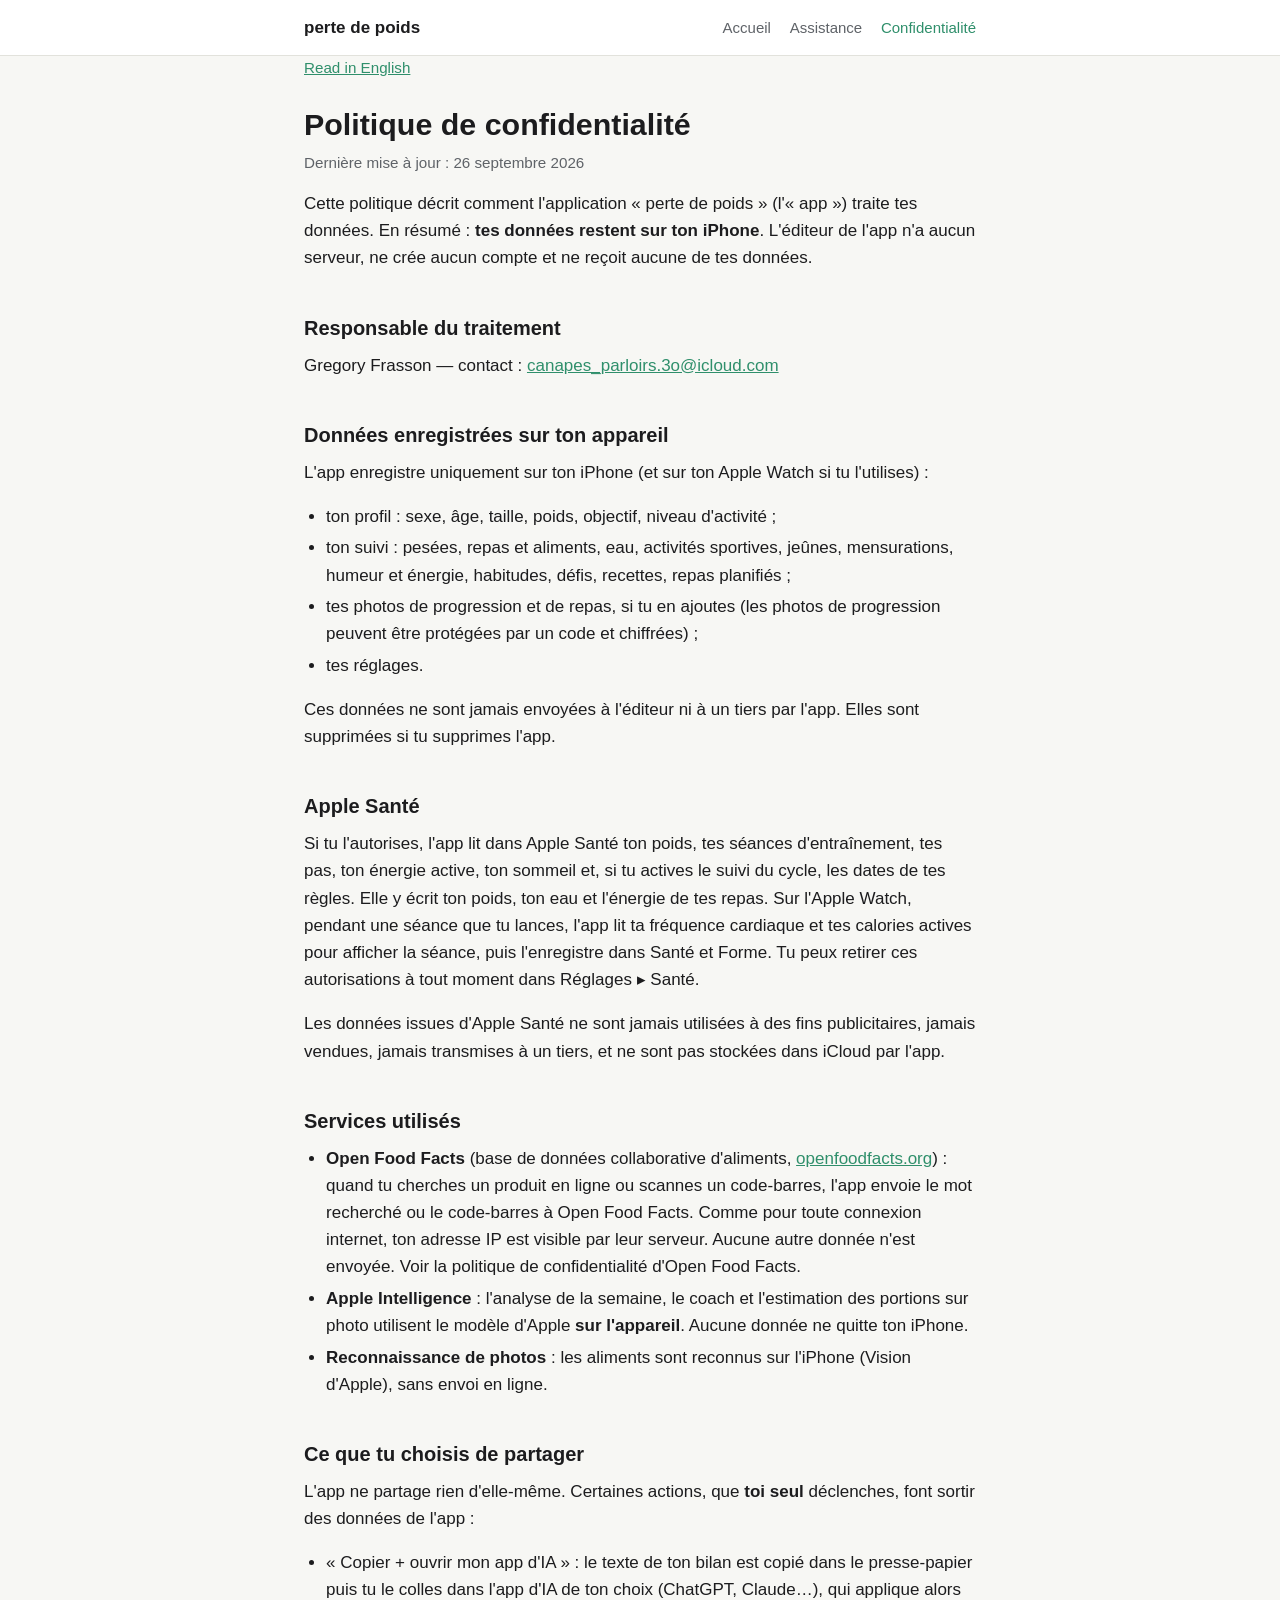
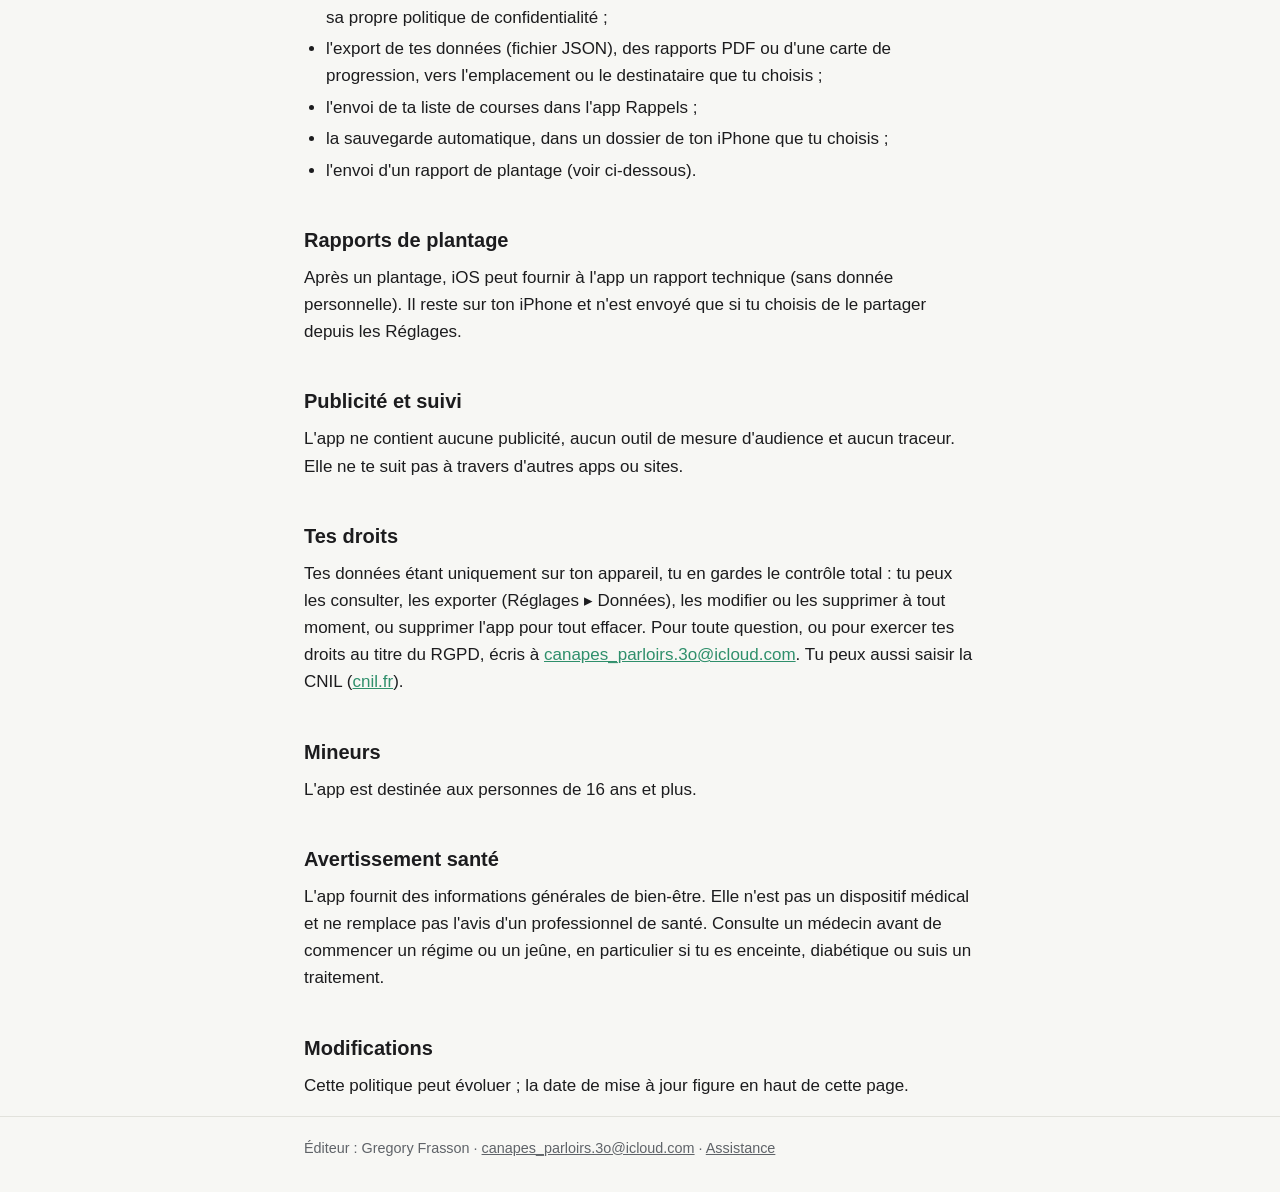
==== confidentialite.html @ 03efb7da "Site de l'app : confidentialité et assistance" ====
<!doctype html>
<html lang="fr">
<head>
  <meta charset="utf-8">
  <meta name="viewport" content="width=device-width, initial-scale=1">
  <meta name="color-scheme" content="light dark">
  <meta name="description" content="Politique de confidentialité de l&#x27;app iPhone « perte de poids » : les données restent sur l&#x27;iPhone.">
  <title>Politique de confidentialité — perte de poids</title>
  <link rel="stylesheet" href="style.css">
  <link rel="alternate" hreflang="en" href="privacy.html">
</head>
<body>
  <!-- Reprise fidèle de perte de poids/Legal/privacy-fr.md : modifier les deux ensemble. -->
  <header class="site">
    <div class="wrap">
      <a class="brand" href="index.html">perte de poids</a>
      <nav class="site" aria-label="Navigation">
        <a href="index.html">Accueil</a>
        <a href="support.html">Assistance</a>
        <a href="confidentialite.html" aria-current="page">Confidentialité</a>
      </nav>
    </div>
  </header>

  <main class="wrap">
    <p class="lang"><a href="privacy.html" hreflang="en" lang="en">Read in English</a></p>
    <h1>Politique de confidentialité</h1>
    <p class="updated">Dernière mise à jour : 26 septembre 2026</p>
    <p>Cette politique décrit comment l'application « perte de poids » (l'« app ») traite tes données. En résumé : <strong>tes données restent sur ton iPhone</strong>. L'éditeur de l'app n'a aucun serveur, ne crée aucun compte et ne reçoit aucune de tes données.</p>
    <h2>Responsable du traitement</h2>
    <p>Gregory Frasson — contact : <a href="mailto:canapes_parloirs.3o@icloud.com">canapes_parloirs.3o@icloud.com</a></p>
    <h2>Données enregistrées sur ton appareil</h2>
    <p>L'app enregistre uniquement sur ton iPhone (et sur ton Apple Watch si tu l'utilises) :</p>
    <ul>
      <li>ton profil : sexe, âge, taille, poids, objectif, niveau d'activité ;</li>
      <li>ton suivi : pesées, repas et aliments, eau, activités sportives, jeûnes, mensurations, humeur et énergie, habitudes, défis, recettes, repas planifiés ;</li>
      <li>tes photos de progression et de repas, si tu en ajoutes (les photos de progression peuvent être protégées par un code et chiffrées) ;</li>
      <li>tes réglages.</li>
    </ul>
    <p>Ces données ne sont jamais envoyées à l'éditeur ni à un tiers par l'app. Elles sont supprimées si tu supprimes l'app.</p>
    <h2>Apple Santé</h2>
    <p>Si tu l'autorises, l'app lit dans Apple Santé ton poids, tes séances d'entraînement, tes pas, ton énergie active, ton sommeil et, si tu actives le suivi du cycle, les dates de tes règles. Elle y écrit ton poids, ton eau et l'énergie de tes repas. Sur l'Apple Watch, pendant une séance que tu lances, l'app lit ta fréquence cardiaque et tes calories actives pour afficher la séance, puis l'enregistre dans Santé et Forme. Tu peux retirer ces autorisations à tout moment dans Réglages ▸ Santé.</p>
    <p>Les données issues d'Apple Santé ne sont jamais utilisées à des fins publicitaires, jamais vendues, jamais transmises à un tiers, et ne sont pas stockées dans iCloud par l'app.</p>
    <h2>Services utilisés</h2>
    <ul>
      <li><strong>Open Food Facts</strong> (base de données collaborative d'aliments, <a href="https://world.openfoodfacts.org">openfoodfacts.org</a>) : quand tu cherches un produit en ligne ou scannes un code-barres, l'app envoie le mot recherché ou le code-barres à Open Food Facts. Comme pour toute connexion internet, ton adresse IP est visible par leur serveur. Aucune autre donnée n'est envoyée. Voir la politique de confidentialité d'Open Food Facts.</li>
      <li><strong>Apple Intelligence</strong> : l'analyse de la semaine, le coach et l'estimation des portions sur photo utilisent le modèle d'Apple <strong>sur l'appareil</strong>. Aucune donnée ne quitte ton iPhone.</li>
      <li><strong>Reconnaissance de photos</strong> : les aliments sont reconnus sur l'iPhone (Vision d'Apple), sans envoi en ligne.</li>
    </ul>
    <h2>Ce que tu choisis de partager</h2>
    <p>L'app ne partage rien d'elle-même. Certaines actions, que <strong>toi seul</strong> déclenches, font sortir des données de l'app :</p>
    <ul>
      <li>« Copier + ouvrir mon app d'IA » : le texte de ton bilan est copié dans le presse-papier puis tu le colles dans l'app d'IA de ton choix (ChatGPT, Claude…), qui applique alors sa propre politique de confidentialité ;</li>
      <li>l'export de tes données (fichier JSON), des rapports PDF ou d'une carte de progression, vers l'emplacement ou le destinataire que tu choisis ;</li>
      <li>l'envoi de ta liste de courses dans l'app Rappels ;</li>
      <li>la sauvegarde automatique, dans un dossier de ton iPhone que tu choisis ;</li>
      <li>l'envoi d'un rapport de plantage (voir ci-dessous).</li>
    </ul>
    <h2>Rapports de plantage</h2>
    <p>Après un plantage, iOS peut fournir à l'app un rapport technique (sans donnée personnelle). Il reste sur ton iPhone et n'est envoyé que si tu choisis de le partager depuis les Réglages.</p>
    <h2>Publicité et suivi</h2>
    <p>L'app ne contient aucune publicité, aucun outil de mesure d'audience et aucun traceur. Elle ne te suit pas à travers d'autres apps ou sites.</p>
    <h2>Tes droits</h2>
    <p>Tes données étant uniquement sur ton appareil, tu en gardes le contrôle total : tu peux les consulter, les exporter (Réglages ▸ Données), les modifier ou les supprimer à tout moment, ou supprimer l'app pour tout effacer. Pour toute question, ou pour exercer tes droits au titre du RGPD, écris à <a href="mailto:canapes_parloirs.3o@icloud.com">canapes_parloirs.3o@icloud.com</a>. Tu peux aussi saisir la CNIL (<a href="https://www.cnil.fr">cnil.fr</a>).</p>
    <h2>Mineurs</h2>
    <p>L'app est destinée aux personnes de 16 ans et plus.</p>
    <h2>Avertissement santé</h2>
    <p>L'app fournit des informations générales de bien-être. Elle n'est pas un dispositif médical et ne remplace pas l'avis d'un professionnel de santé. Consulte un médecin avant de commencer un régime ou un jeûne, en particulier si tu es enceinte, diabétique ou suis un traitement.</p>
    <h2>Modifications</h2>
    <p>Cette politique peut évoluer ; la date de mise à jour figure en haut de cette page.</p>
  </main>

  <footer class="site">
    <div class="wrap">
      Éditeur : Gregory Frasson · <a href="mailto:canapes_parloirs.3o@icloud.com">canapes_parloirs.3o@icloud.com</a> · <a href="support.html">Assistance</a>
    </div>
  </footer>
</body>
</html>
---- style.css ----
/* Feuille de style commune — sans police ni script externe. */
:root {
  color-scheme: light dark;
  --bg: #f7f7f4;
  --surface: #ffffff;
  --text: #1c1c1e;
  --muted: #5f6368;
  --line: #e2e2dc;
  --accent: #2f8f6b;
  --accent-soft: #e3f3ec;
  --todo-bg: #fff3bf;
  --todo-text: #5c4400;
  --todo-line: #d4a72c;
}

@media (prefers-color-scheme: dark) {
  :root {
    --bg: #111213;
    --surface: #1b1c1e;
    --text: #ececec;
    --muted: #a3a6ab;
    --line: #2e3033;
    --accent: #5cc79d;
    --accent-soft: #17332a;
    --todo-bg: #4a3b0c;
    --todo-text: #ffe69c;
    --todo-line: #b08a1e;
  }
}

* { box-sizing: border-box; }

html { -webkit-text-size-adjust: 100%; }

body {
  margin: 0;
  background: var(--bg);
  color: var(--text);
  font: 17px/1.6 -apple-system, BlinkMacSystemFont, "Segoe UI", Roboto, Helvetica, Arial, sans-serif;
}

.wrap {
  max-width: 44rem;
  margin: 0 auto;
  padding: 0 16px;
}

header.site {
  border-bottom: 1px solid var(--line);
  background: var(--surface);
}

header.site .wrap {
  display: flex;
  flex-wrap: wrap;
  align-items: center;
  justify-content: space-between;
  gap: 8px 16px;
  padding-top: 14px;
  padding-bottom: 14px;
}

.brand {
  font-weight: 700;
  color: var(--text);
  text-decoration: none;
}

nav.site a {
  color: var(--muted);
  text-decoration: none;
  margin-left: 14px;
  font-size: 15px;
}
nav.site a:first-child { margin-left: 0; }
nav.site a:hover, nav.site a[aria-current="page"] { color: var(--accent); }

main { padding: 32px 0 48px; }

h1 { font-size: 1.9rem; line-height: 1.25; margin: 0 0 8px; }
h2 { font-size: 1.25rem; margin: 2em 0 0.4em; }
h3 { font-size: 1.05rem; margin: 1.6em 0 0.3em; }

p, ul { margin: 0 0 1em; }
ul { padding-left: 1.3em; }
li { margin: 0.25em 0; }

a { color: var(--accent); }

.lead { font-size: 1.1rem; color: var(--muted); }
.updated { color: var(--muted); font-size: 0.95rem; }

.lang { font-size: 0.95rem; margin-bottom: 24px; }

.card {
  background: var(--surface);
  border: 1px solid var(--line);
  border-radius: 14px;
  padding: 18px 20px;
  margin: 16px 0;
}

.grid {
  display: grid;
  grid-template-columns: repeat(auto-fit, minmax(15rem, 1fr));
  gap: 12px;
  margin: 20px 0;
}
.grid .card { margin: 0; }
.grid h3 { margin-top: 0; }
.grid p { margin: 0; color: var(--muted); font-size: 0.97rem; }

.pill {
  display: inline-block;
  background: var(--accent-soft);
  color: var(--accent);
  border-radius: 999px;
  padding: 4px 12px;
  font-size: 0.9rem;
  font-weight: 600;
  margin: 0 6px 6px 0;
}

.links a {
  display: inline-block;
  margin: 0 16px 8px 0;
  font-weight: 600;
}

details {
  background: var(--surface);
  border: 1px solid var(--line);
  border-radius: 12px;
  padding: 12px 16px;
  margin: 10px 0;
}
details summary { cursor: pointer; font-weight: 600; }
details[open] summary { margin-bottom: 8px; }
details p:last-child, details ul:last-child { margin-bottom: 0; }

/* Champs à remplir avant la mise en ligne : bien visibles. */
mark.todo {
  background: var(--todo-bg);
  color: var(--todo-text);
  outline: 1px dashed var(--todo-line);
  border-radius: 4px;
  padding: 0 4px;
}

.note {
  border-left: 3px solid var(--accent);
  padding: 4px 0 4px 14px;
  color: var(--muted);
}

footer.site {
  border-top: 1px solid var(--line);
  color: var(--muted);
  font-size: 0.9rem;
  padding: 20px 0 32px;
}
footer.site a { color: var(--muted); }

@media (max-width: 480px) {
  body { font-size: 16px; }
  h1 { font-size: 1.6rem; }
  nav.site a { margin-left: 10px; }
}
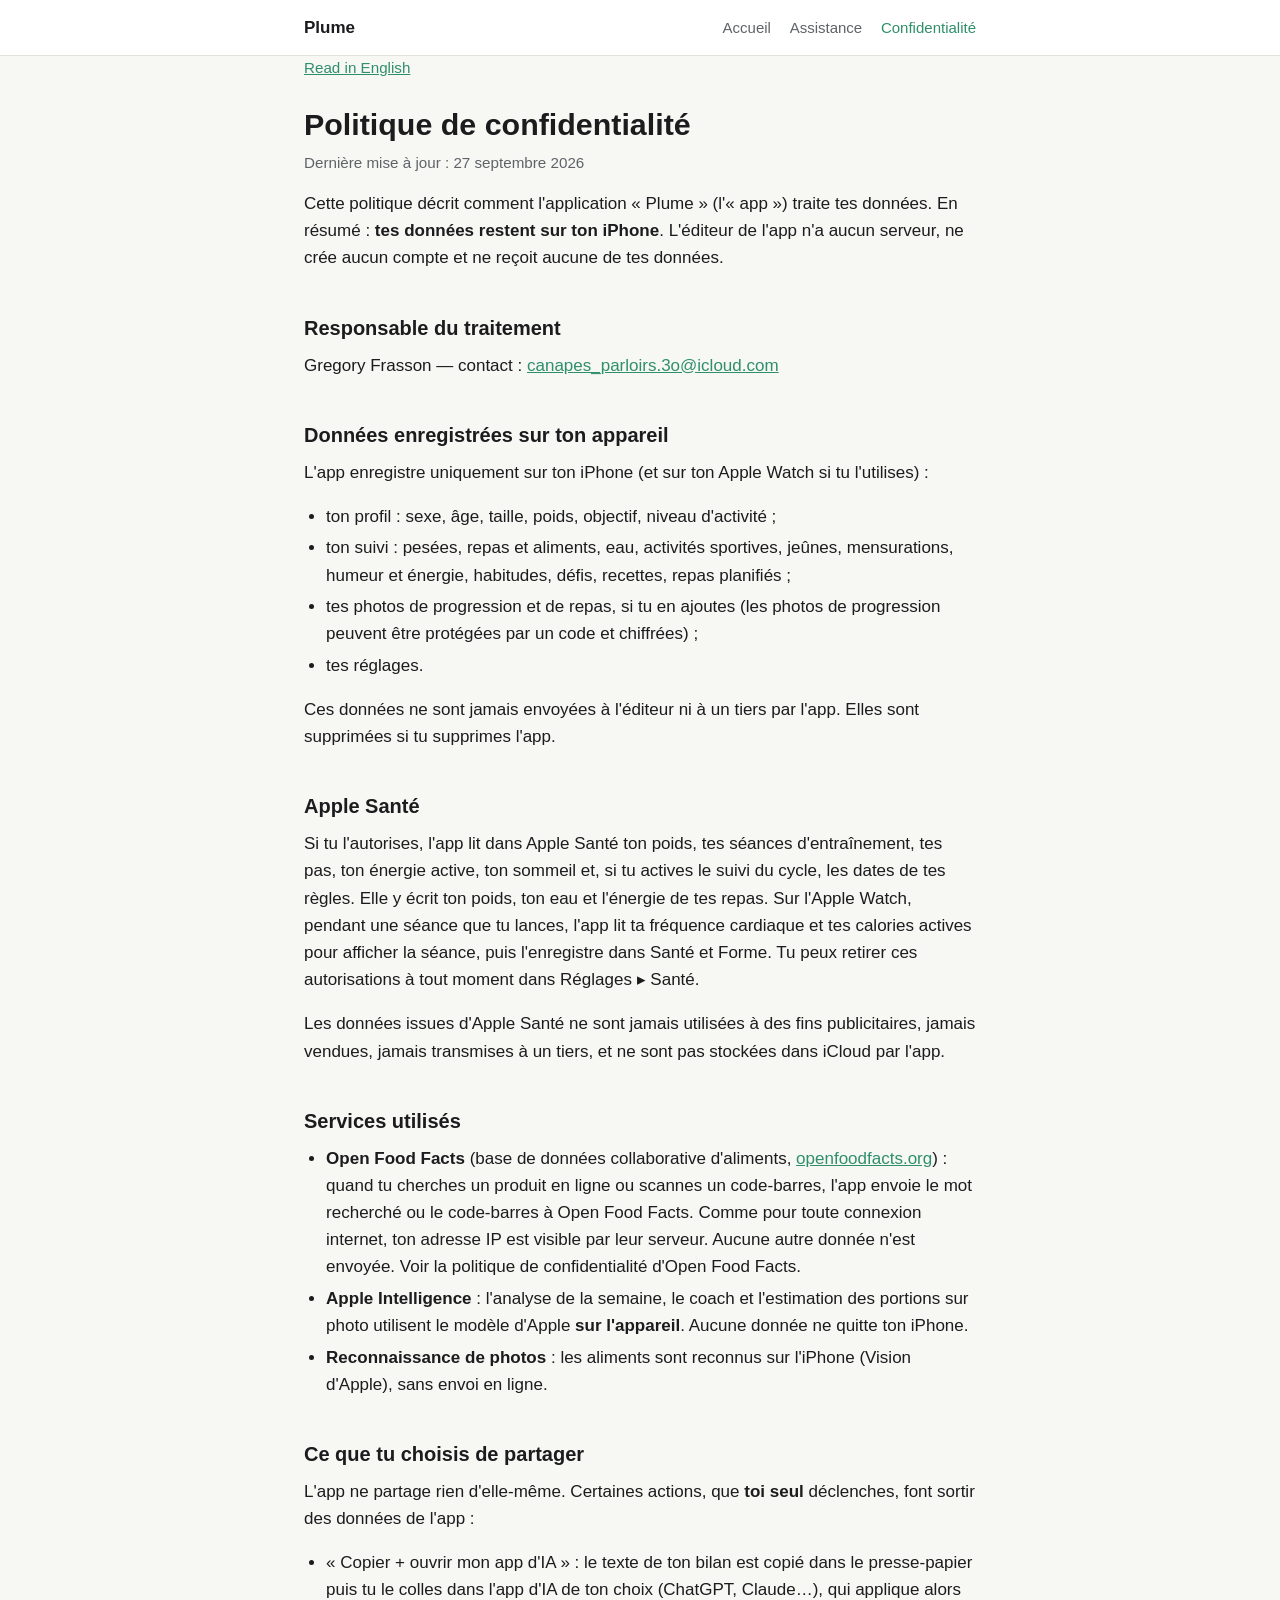
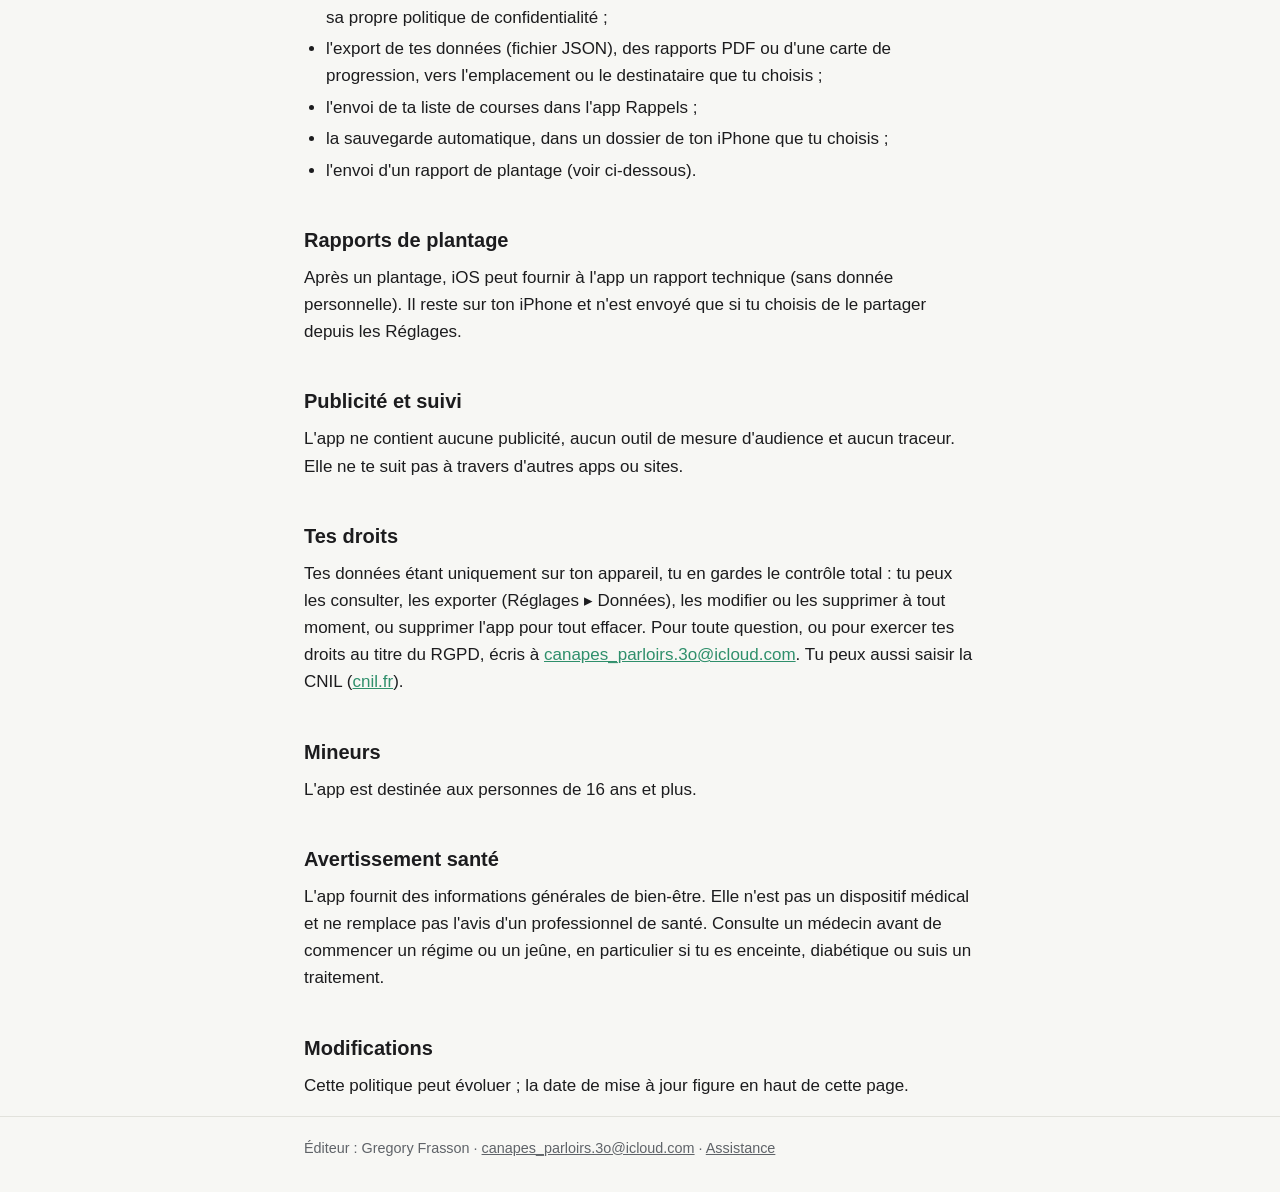
==== commit fa2f848e: "Nom de l'app : Plume ; politique mise à jour au 27 septembre 2026" ====
--- a/confidentialite.html
+++ b/confidentialite.html
@@ -4,8 +4,8 @@
   <meta charset="utf-8">
   <meta name="viewport" content="width=device-width, initial-scale=1">
   <meta name="color-scheme" content="light dark">
-  <meta name="description" content="Politique de confidentialité de l&#x27;app iPhone « perte de poids » : les données restent sur l&#x27;iPhone.">
-  <title>Politique de confidentialité — perte de poids</title>
+  <meta name="description" content="Politique de confidentialité de l&#x27;app iPhone « Plume » : les données restent sur l&#x27;iPhone.">
+  <title>Politique de confidentialité — Plume</title>
   <link rel="stylesheet" href="style.css">
   <link rel="alternate" hreflang="en" href="privacy.html">
 </head>
@@ -13,7 +13,7 @@
   <!-- Reprise fidèle de perte de poids/Legal/privacy-fr.md : modifier les deux ensemble. -->
   <header class="site">
     <div class="wrap">
-      <a class="brand" href="index.html">perte de poids</a>
+      <a class="brand" href="index.html">Plume</a>
       <nav class="site" aria-label="Navigation">
         <a href="index.html">Accueil</a>
         <a href="support.html">Assistance</a>
@@ -25,8 +25,8 @@
   <main class="wrap">
     <p class="lang"><a href="privacy.html" hreflang="en" lang="en">Read in English</a></p>
     <h1>Politique de confidentialité</h1>
-    <p class="updated">Dernière mise à jour : 26 septembre 2026</p>
-    <p>Cette politique décrit comment l'application « perte de poids » (l'« app ») traite tes données. En résumé : <strong>tes données restent sur ton iPhone</strong>. L'éditeur de l'app n'a aucun serveur, ne crée aucun compte et ne reçoit aucune de tes données.</p>
+    <p class="updated">Dernière mise à jour : 27 septembre 2026</p>
+    <p>Cette politique décrit comment l'application « Plume » (l'« app ») traite tes données. En résumé : <strong>tes données restent sur ton iPhone</strong>. L'éditeur de l'app n'a aucun serveur, ne crée aucun compte et ne reçoit aucune de tes données.</p>
     <h2>Responsable du traitement</h2>
     <p>Gregory Frasson — contact : <a href="mailto:canapes_parloirs.3o@icloud.com">canapes_parloirs.3o@icloud.com</a></p>
     <h2>Données enregistrées sur ton appareil</h2>
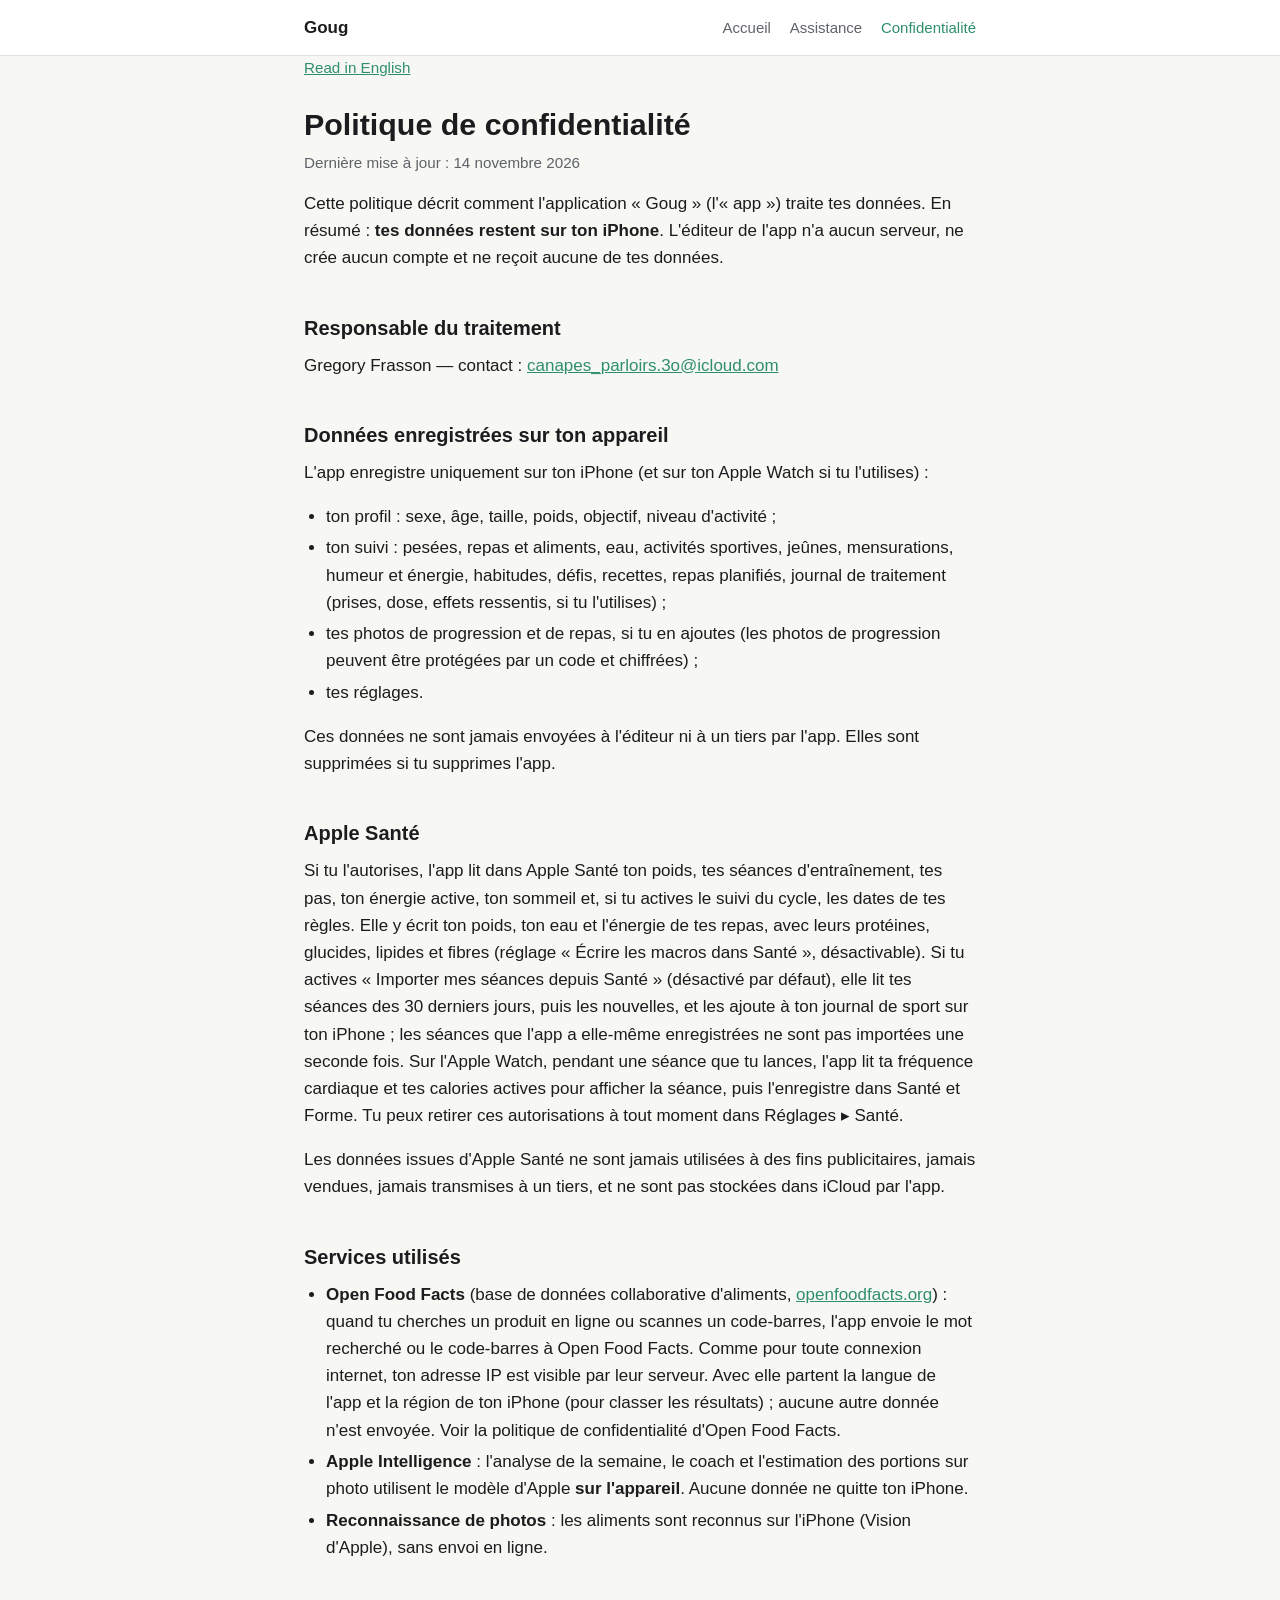
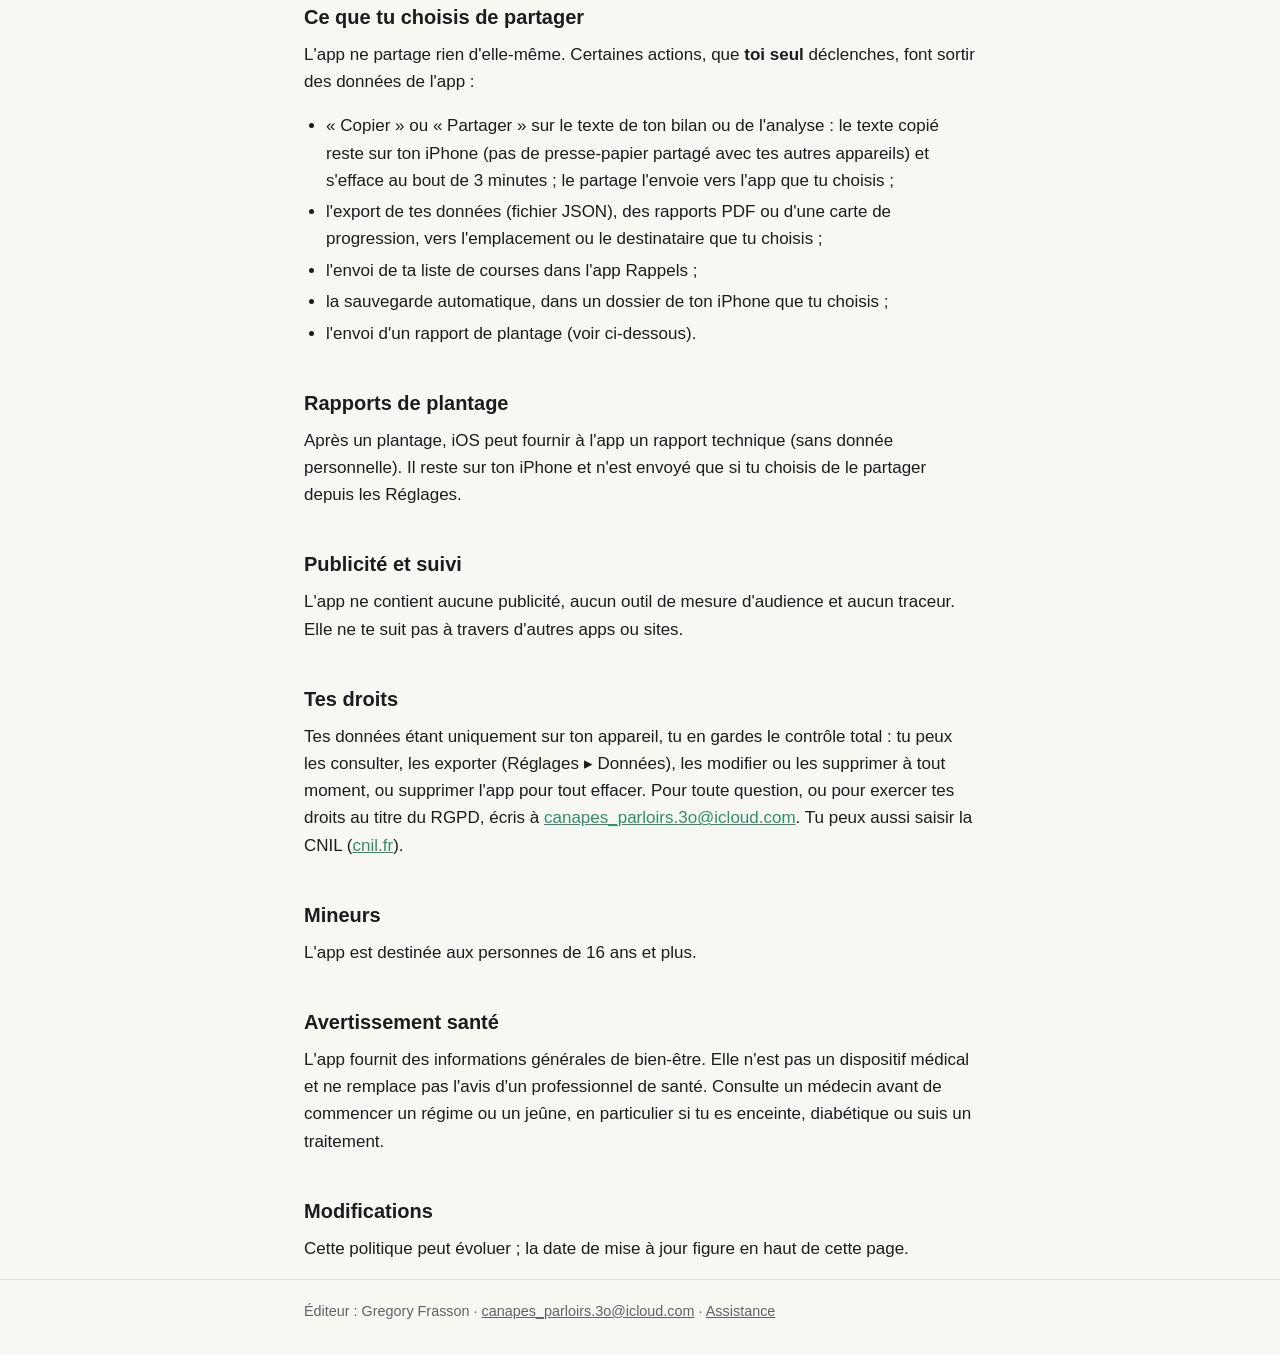
==== commit 25653ec8: "Nom de l'app : Goug ; politique de confidentialité mise à jour au 14 novembre 2026 - Accueil, politi" ====
--- a/confidentialite.html
+++ b/confidentialite.html
@@ -4,8 +4,8 @@
   <meta charset="utf-8">
   <meta name="viewport" content="width=device-width, initial-scale=1">
   <meta name="color-scheme" content="light dark">
-  <meta name="description" content="Politique de confidentialité de l&#x27;app iPhone « Plume » : les données restent sur l&#x27;iPhone.">
-  <title>Politique de confidentialité — Plume</title>
+  <meta name="description" content="Politique de confidentialité de l&#x27;app iPhone « Goug » : les données restent sur l&#x27;iPhone.">
+  <title>Politique de confidentialité — Goug</title>
   <link rel="stylesheet" href="style.css">
   <link rel="alternate" hreflang="en" href="privacy.html">
 </head>
@@ -13,7 +13,7 @@
   <!-- Reprise fidèle de perte de poids/Legal/privacy-fr.md : modifier les deux ensemble. -->
   <header class="site">
     <div class="wrap">
-      <a class="brand" href="index.html">Plume</a>
+      <a class="brand" href="index.html">Goug</a>
       <nav class="site" aria-label="Navigation">
         <a href="index.html">Accueil</a>
         <a href="support.html">Assistance</a>
@@ -25,32 +25,32 @@
   <main class="wrap">
     <p class="lang"><a href="privacy.html" hreflang="en" lang="en">Read in English</a></p>
     <h1>Politique de confidentialité</h1>
-    <p class="updated">Dernière mise à jour : 27 septembre 2026</p>
-    <p>Cette politique décrit comment l'application « Plume » (l'« app ») traite tes données. En résumé : <strong>tes données restent sur ton iPhone</strong>. L'éditeur de l'app n'a aucun serveur, ne crée aucun compte et ne reçoit aucune de tes données.</p>
+    <p class="updated">Dernière mise à jour : 14 novembre 2026</p>
+    <p>Cette politique décrit comment l'application « Goug » (l'« app ») traite tes données. En résumé : <strong>tes données restent sur ton iPhone</strong>. L'éditeur de l'app n'a aucun serveur, ne crée aucun compte et ne reçoit aucune de tes données.</p>
     <h2>Responsable du traitement</h2>
     <p>Gregory Frasson — contact : <a href="mailto:canapes_parloirs.3o@icloud.com">canapes_parloirs.3o@icloud.com</a></p>
     <h2>Données enregistrées sur ton appareil</h2>
     <p>L'app enregistre uniquement sur ton iPhone (et sur ton Apple Watch si tu l'utilises) :</p>
     <ul>
       <li>ton profil : sexe, âge, taille, poids, objectif, niveau d'activité ;</li>
-      <li>ton suivi : pesées, repas et aliments, eau, activités sportives, jeûnes, mensurations, humeur et énergie, habitudes, défis, recettes, repas planifiés ;</li>
+      <li>ton suivi : pesées, repas et aliments, eau, activités sportives, jeûnes, mensurations, humeur et énergie, habitudes, défis, recettes, repas planifiés, journal de traitement (prises, dose, effets ressentis, si tu l'utilises) ;</li>
       <li>tes photos de progression et de repas, si tu en ajoutes (les photos de progression peuvent être protégées par un code et chiffrées) ;</li>
       <li>tes réglages.</li>
     </ul>
     <p>Ces données ne sont jamais envoyées à l'éditeur ni à un tiers par l'app. Elles sont supprimées si tu supprimes l'app.</p>
     <h2>Apple Santé</h2>
-    <p>Si tu l'autorises, l'app lit dans Apple Santé ton poids, tes séances d'entraînement, tes pas, ton énergie active, ton sommeil et, si tu actives le suivi du cycle, les dates de tes règles. Elle y écrit ton poids, ton eau et l'énergie de tes repas. Sur l'Apple Watch, pendant une séance que tu lances, l'app lit ta fréquence cardiaque et tes calories actives pour afficher la séance, puis l'enregistre dans Santé et Forme. Tu peux retirer ces autorisations à tout moment dans Réglages ▸ Santé.</p>
+    <p>Si tu l'autorises, l'app lit dans Apple Santé ton poids, tes séances d'entraînement, tes pas, ton énergie active, ton sommeil et, si tu actives le suivi du cycle, les dates de tes règles. Elle y écrit ton poids, ton eau et l'énergie de tes repas, avec leurs protéines, glucides, lipides et fibres (réglage « Écrire les macros dans Santé », désactivable). Si tu actives « Importer mes séances depuis Santé » (désactivé par défaut), elle lit tes séances des 30 derniers jours, puis les nouvelles, et les ajoute à ton journal de sport sur ton iPhone ; les séances que l'app a elle-même enregistrées ne sont pas importées une seconde fois. Sur l'Apple Watch, pendant une séance que tu lances, l'app lit ta fréquence cardiaque et tes calories actives pour afficher la séance, puis l'enregistre dans Santé et Forme. Tu peux retirer ces autorisations à tout moment dans Réglages ▸ Santé.</p>
     <p>Les données issues d'Apple Santé ne sont jamais utilisées à des fins publicitaires, jamais vendues, jamais transmises à un tiers, et ne sont pas stockées dans iCloud par l'app.</p>
     <h2>Services utilisés</h2>
     <ul>
-      <li><strong>Open Food Facts</strong> (base de données collaborative d'aliments, <a href="https://world.openfoodfacts.org">openfoodfacts.org</a>) : quand tu cherches un produit en ligne ou scannes un code-barres, l'app envoie le mot recherché ou le code-barres à Open Food Facts. Comme pour toute connexion internet, ton adresse IP est visible par leur serveur. Aucune autre donnée n'est envoyée. Voir la politique de confidentialité d'Open Food Facts.</li>
+      <li><strong>Open Food Facts</strong> (base de données collaborative d'aliments, <a href="https://world.openfoodfacts.org">openfoodfacts.org</a>) : quand tu cherches un produit en ligne ou scannes un code-barres, l'app envoie le mot recherché ou le code-barres à Open Food Facts. Comme pour toute connexion internet, ton adresse IP est visible par leur serveur. Avec elle partent la langue de l'app et la région de ton iPhone (pour classer les résultats) ; aucune autre donnée n'est envoyée. Voir la politique de confidentialité d'Open Food Facts.</li>
       <li><strong>Apple Intelligence</strong> : l'analyse de la semaine, le coach et l'estimation des portions sur photo utilisent le modèle d'Apple <strong>sur l'appareil</strong>. Aucune donnée ne quitte ton iPhone.</li>
       <li><strong>Reconnaissance de photos</strong> : les aliments sont reconnus sur l'iPhone (Vision d'Apple), sans envoi en ligne.</li>
     </ul>
     <h2>Ce que tu choisis de partager</h2>
     <p>L'app ne partage rien d'elle-même. Certaines actions, que <strong>toi seul</strong> déclenches, font sortir des données de l'app :</p>
     <ul>
-      <li>« Copier + ouvrir mon app d'IA » : le texte de ton bilan est copié dans le presse-papier puis tu le colles dans l'app d'IA de ton choix (ChatGPT, Claude…), qui applique alors sa propre politique de confidentialité ;</li>
+      <li>« Copier » ou « Partager » sur le texte de ton bilan ou de l'analyse : le texte copié reste sur ton iPhone (pas de presse-papier partagé avec tes autres appareils) et s'efface au bout de 3 minutes ; le partage l'envoie vers l'app que tu choisis ;</li>
       <li>l'export de tes données (fichier JSON), des rapports PDF ou d'une carte de progression, vers l'emplacement ou le destinataire que tu choisis ;</li>
       <li>l'envoi de ta liste de courses dans l'app Rappels ;</li>
       <li>la sauvegarde automatique, dans un dossier de ton iPhone que tu choisis ;</li>
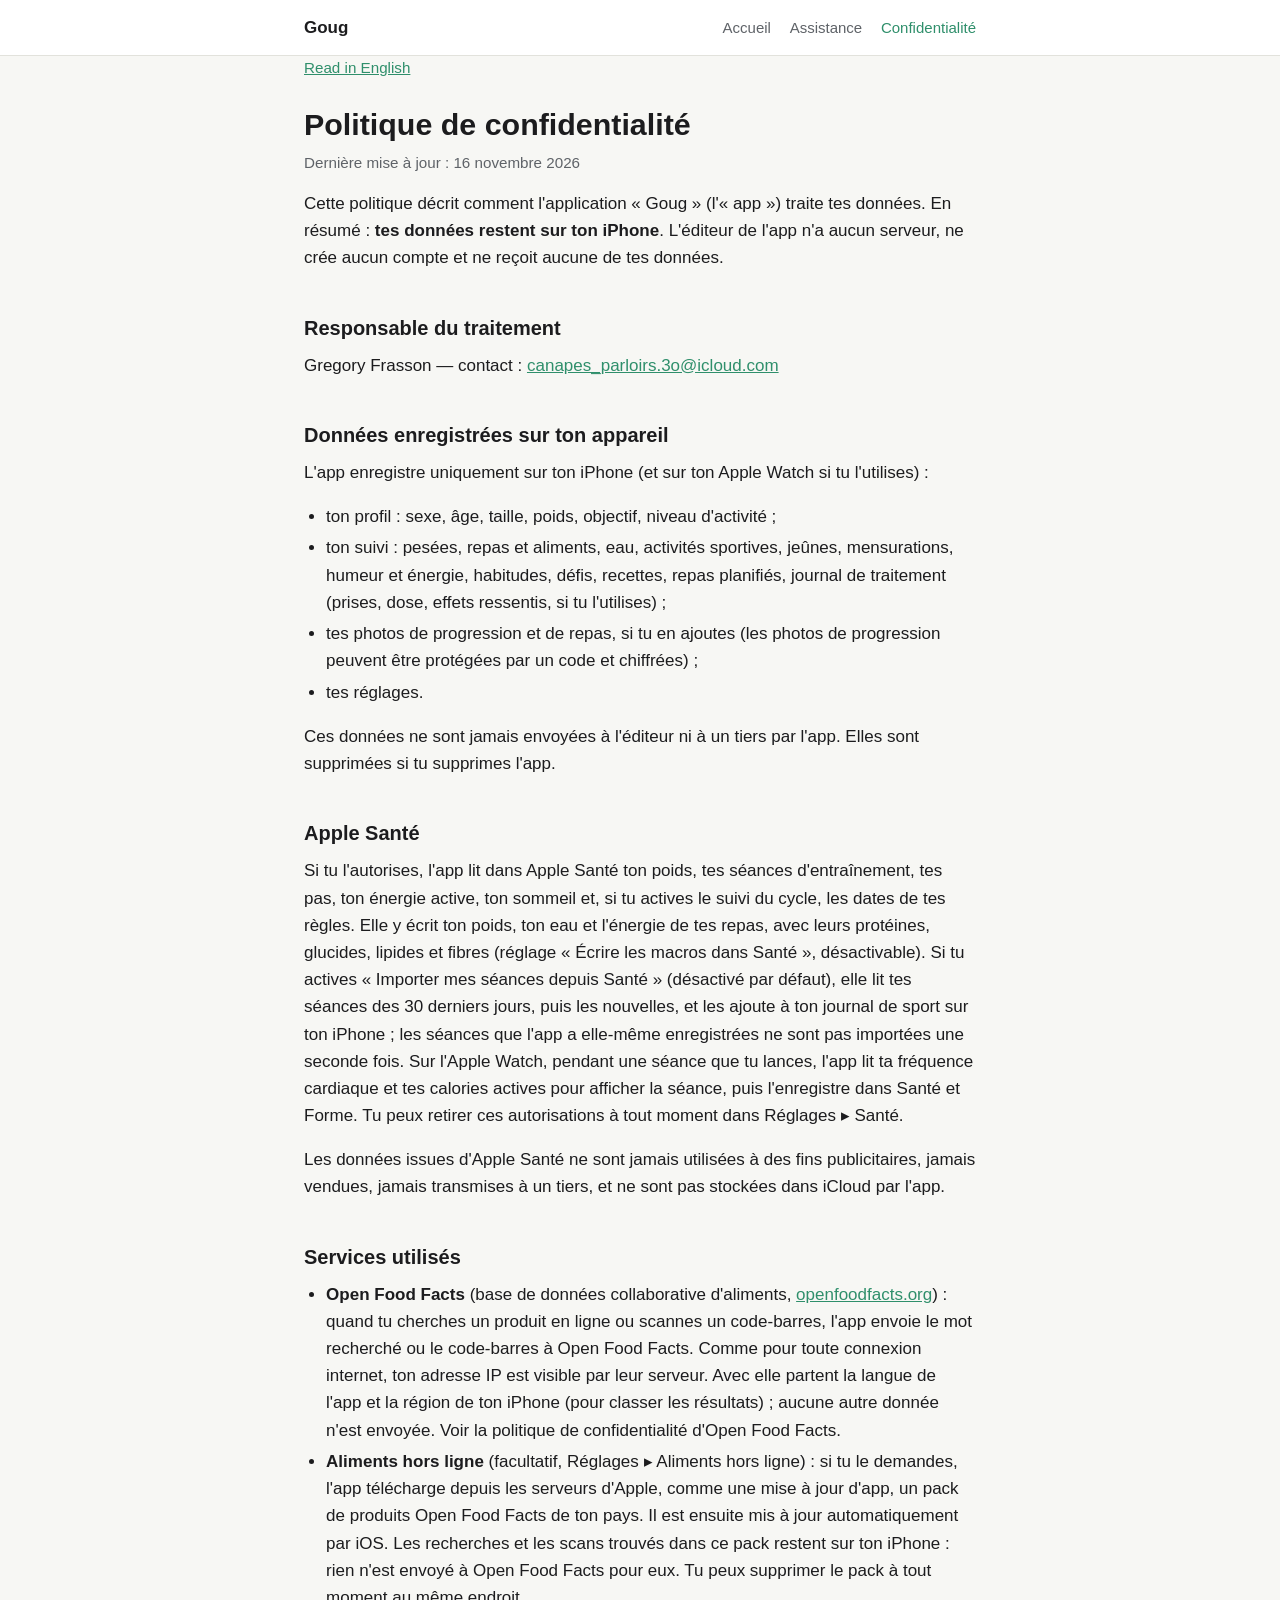
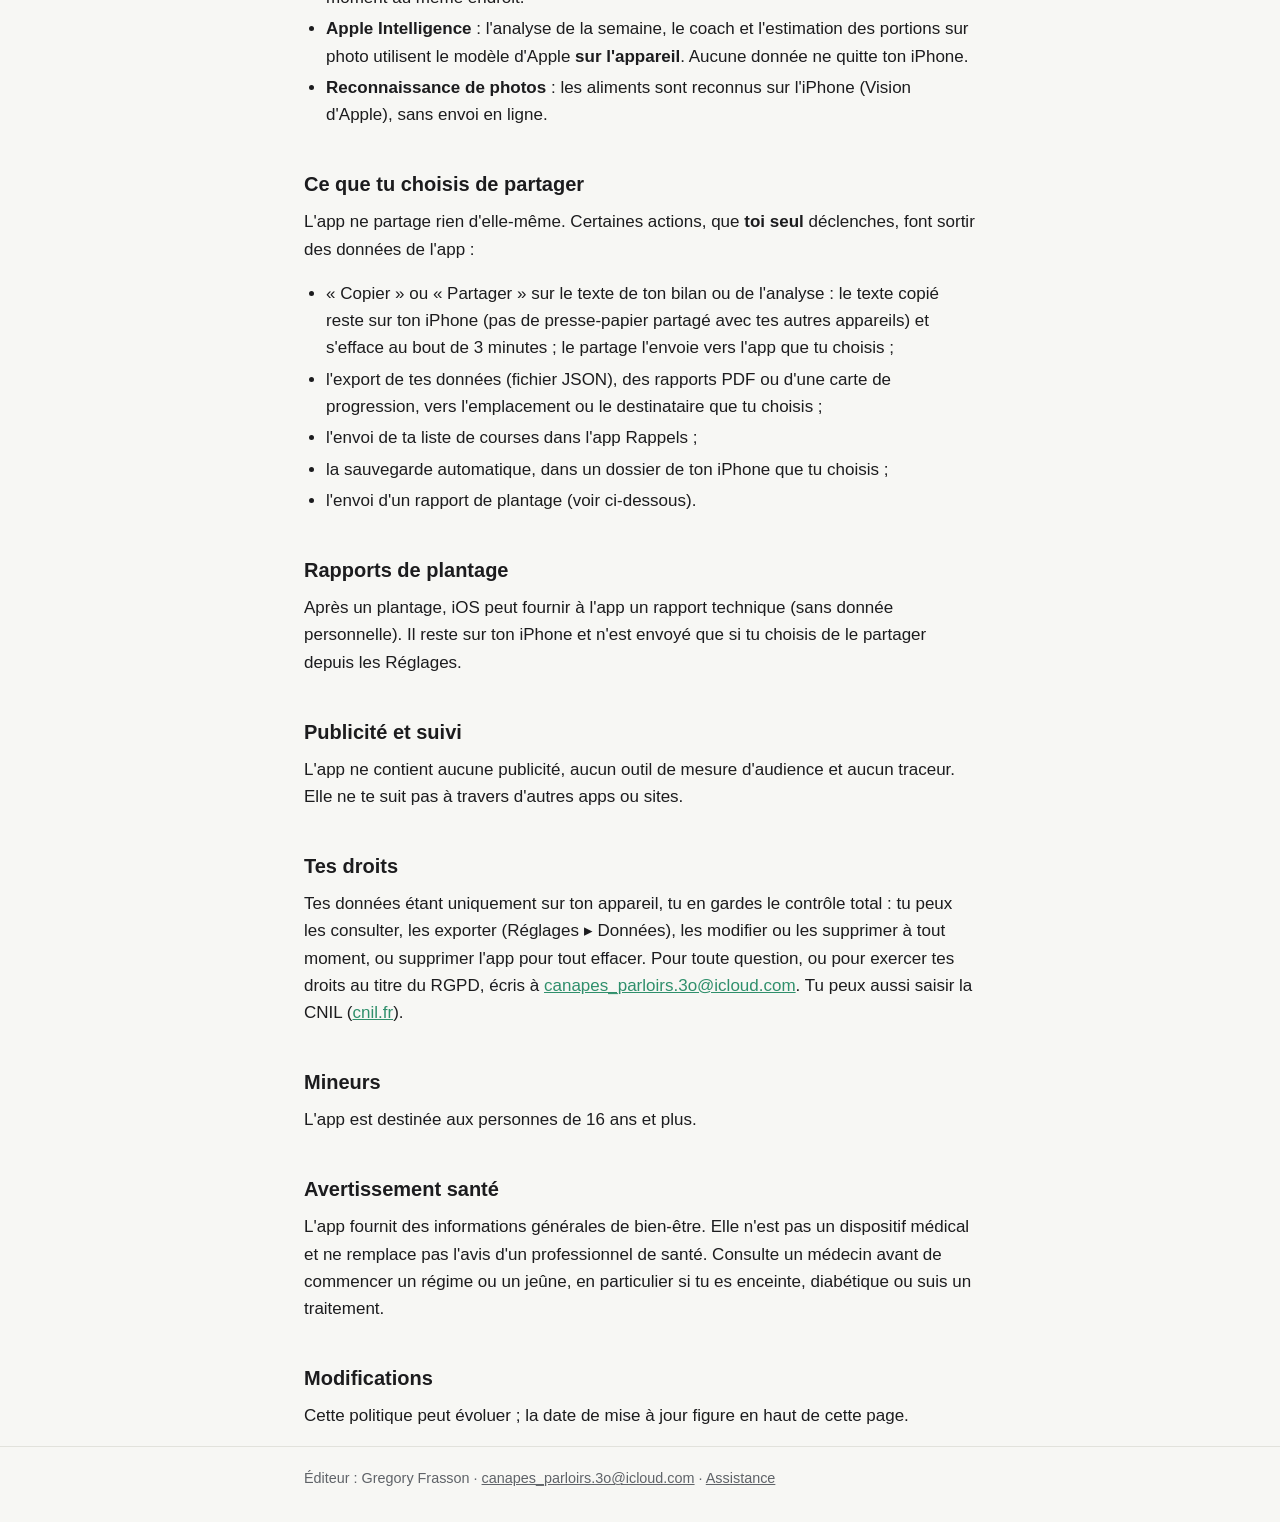
==== commit b8d97c33: "Politique de confidentialité : aliments hors ligne (pack hébergé par Apple), 16 novembre 2026 Co-Aut" ====
--- a/confidentialite.html
+++ b/confidentialite.html
@@ -25,7 +25,7 @@
   <main class="wrap">
     <p class="lang"><a href="privacy.html" hreflang="en" lang="en">Read in English</a></p>
     <h1>Politique de confidentialité</h1>
-    <p class="updated">Dernière mise à jour : 14 novembre 2026</p>
+    <p class="updated">Dernière mise à jour : 16 novembre 2026</p>
     <p>Cette politique décrit comment l'application « Goug » (l'« app ») traite tes données. En résumé : <strong>tes données restent sur ton iPhone</strong>. L'éditeur de l'app n'a aucun serveur, ne crée aucun compte et ne reçoit aucune de tes données.</p>
     <h2>Responsable du traitement</h2>
     <p>Gregory Frasson — contact : <a href="mailto:canapes_parloirs.3o@icloud.com">canapes_parloirs.3o@icloud.com</a></p>
@@ -44,6 +44,7 @@
     <h2>Services utilisés</h2>
     <ul>
       <li><strong>Open Food Facts</strong> (base de données collaborative d'aliments, <a href="https://world.openfoodfacts.org">openfoodfacts.org</a>) : quand tu cherches un produit en ligne ou scannes un code-barres, l'app envoie le mot recherché ou le code-barres à Open Food Facts. Comme pour toute connexion internet, ton adresse IP est visible par leur serveur. Avec elle partent la langue de l'app et la région de ton iPhone (pour classer les résultats) ; aucune autre donnée n'est envoyée. Voir la politique de confidentialité d'Open Food Facts.</li>
+      <li><strong>Aliments hors ligne</strong> (facultatif, Réglages ▸ Aliments hors ligne) : si tu le demandes, l'app télécharge depuis les serveurs d'Apple, comme une mise à jour d'app, un pack de produits Open Food Facts de ton pays. Il est ensuite mis à jour automatiquement par iOS. Les recherches et les scans trouvés dans ce pack restent sur ton iPhone : rien n'est envoyé à Open Food Facts pour eux. Tu peux supprimer le pack à tout moment au même endroit.</li>
       <li><strong>Apple Intelligence</strong> : l'analyse de la semaine, le coach et l'estimation des portions sur photo utilisent le modèle d'Apple <strong>sur l'appareil</strong>. Aucune donnée ne quitte ton iPhone.</li>
       <li><strong>Reconnaissance de photos</strong> : les aliments sont reconnus sur l'iPhone (Vision d'Apple), sans envoi en ligne.</li>
     </ul>
